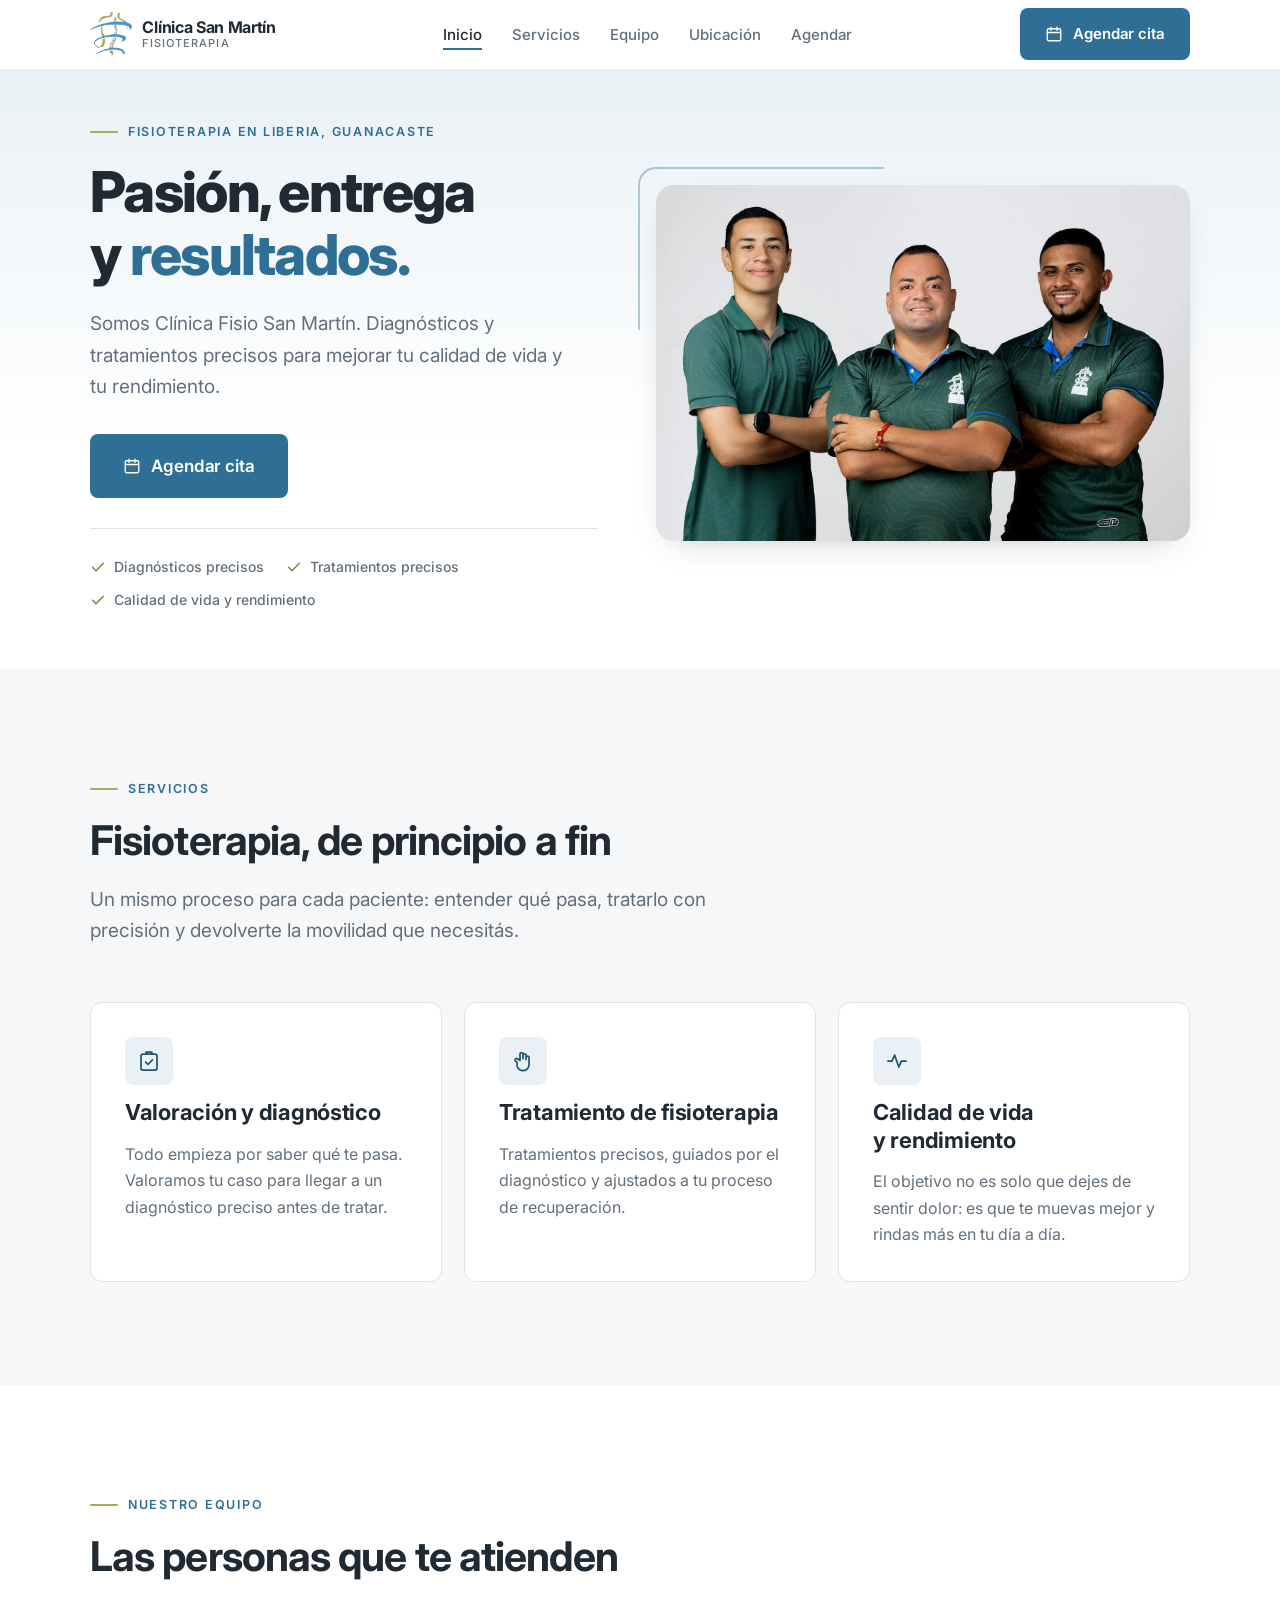
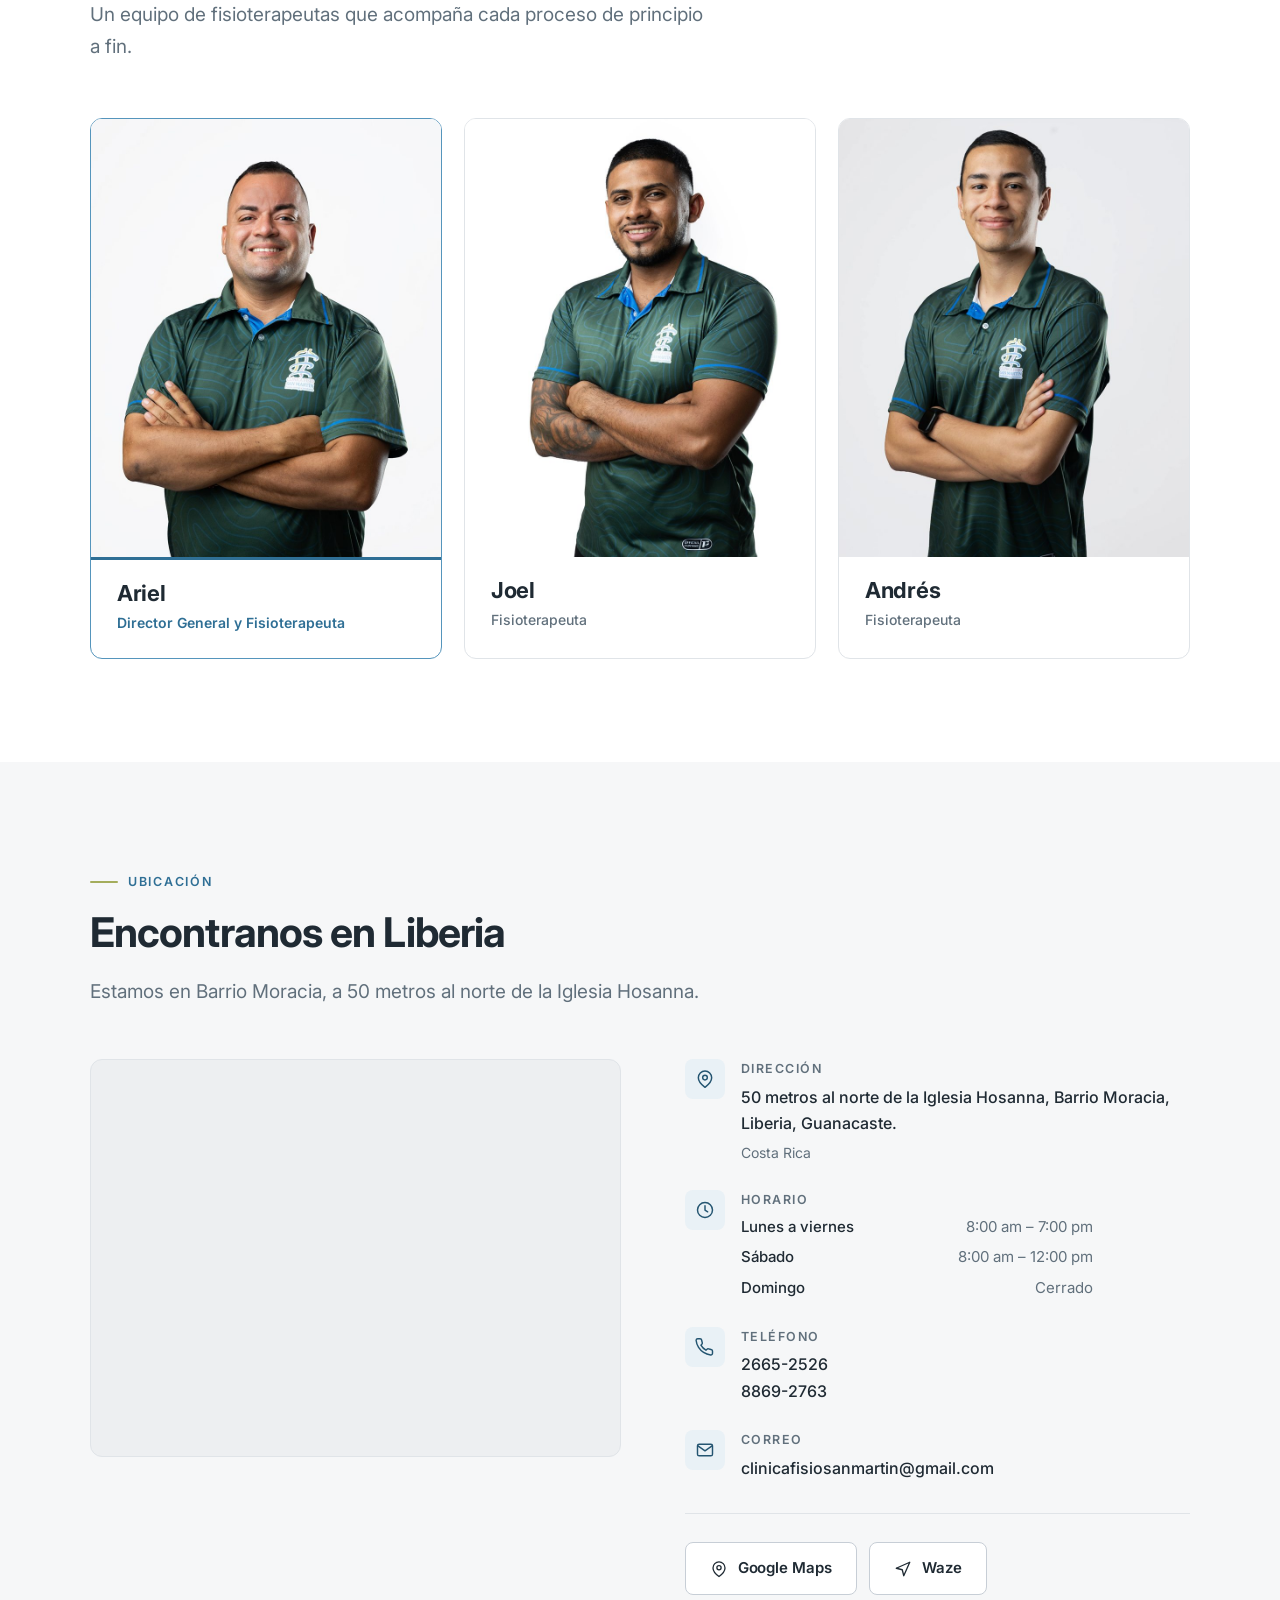
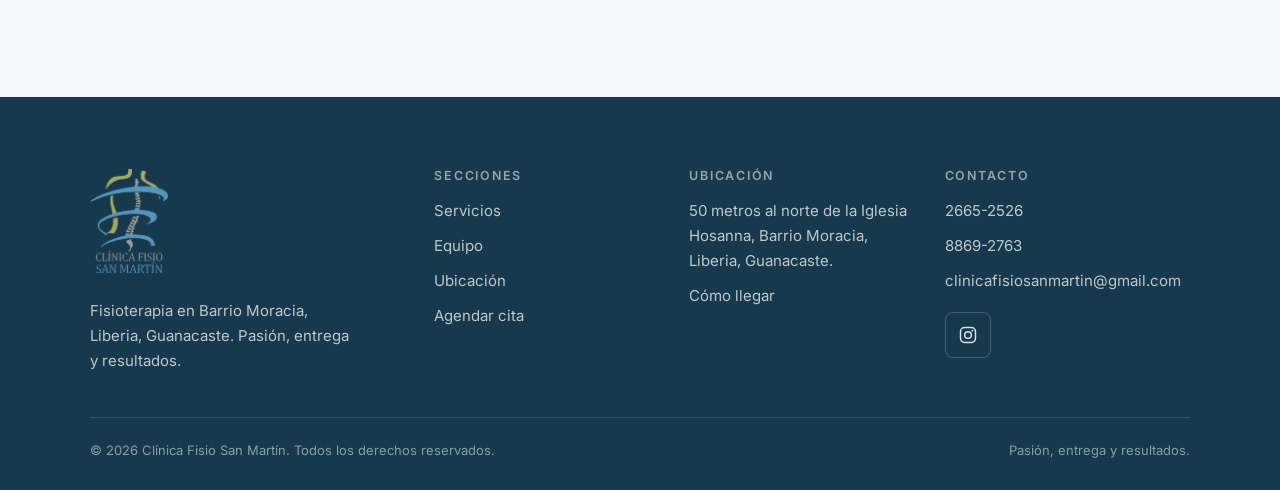
==== index.html @ 32ea6763 "Initial commit" ====
<!DOCTYPE html>
<html lang="es-CR">
  <head>
    <meta charset="UTF-8" />
    <!-- viewport-fit=cover: necesario para respetar el área segura en iPhone -->
    <meta name="viewport" content="width=device-width, initial-scale=1, viewport-fit=cover" />
    <meta name="theme-color" content="#2f6f95" />
    <meta name="format-detection" content="telephone=no" />

    <!-- SEO ---------------------------------------------------------------->
    <title>Clínica Fisio San Martín | Fisioterapia en Liberia, Guanacaste</title>
    <meta
      name="description"
      content="Clínica Fisio San Martín: fisioterapia en Barrio Moracia, Liberia, Guanacaste. Diagnósticos y tratamientos precisos para mejorar tu calidad de vida y tu rendimiento. Agendá tu cita en línea."
    />
    <meta name="robots" content="index, follow" />
    <!-- Cuando el sitio tenga dominio propio, añadir aquí:
         <link rel="canonical" href="https://DOMINIO/" />
         <meta property="og:url" content="https://DOMINIO/" /> -->

    <!-- Open Graph / redes sociales ---------------------------------------->
    <meta property="og:type" content="website" />
    <meta property="og:locale" content="es_CR" />
    <meta property="og:site_name" content="Clínica Fisio San Martín" />
    <meta property="og:title" content="Clínica Fisio San Martín | Fisioterapia en Liberia" />
    <meta
      property="og:description"
      content="Diagnósticos y tratamientos precisos. Mejoramos tu calidad de vida y tu rendimiento. Fisioterapia en Barrio Moracia, Liberia, Guanacaste."
    />
    <meta property="og:image" content="assets/og-image.jpg" />
    <meta property="og:image:width" content="1200" />
    <meta property="og:image:height" content="630" />
    <meta property="og:image:alt" content="Equipo de fisioterapeutas de Clínica Fisio San Martín" />
    <meta name="twitter:card" content="summary_large_image" />

    <!-- Favicon ------------------------------------------------------------>
    <link rel="icon" href="assets/favicon.png" type="image/png" />
    <link rel="apple-touch-icon" href="assets/apple-touch-icon.png" />

    <!-- Tipografía --------------------------------------------------------->
    <link rel="preconnect" href="https://fonts.googleapis.com" />
    <link rel="preconnect" href="https://fonts.gstatic.com" crossorigin />
    <link
      rel="stylesheet"
      href="https://fonts.googleapis.com/css2?family=Inter:wght@400..800&display=swap"
    />

    <!-- Marca que hay JS: sin esto el contenido se muestra sin animaciones -->
    <script>
      document.documentElement.className += ' js';
    </script>

    <!-- Estilos ------------------------------------------------------------>
    <link rel="stylesheet" href="styles/base.css" />
    <link rel="stylesheet" href="styles/components.css" />
    <link rel="stylesheet" href="styles/styles.css" />
  </head>

  <body>
    <a class="skip-link" href="#main">Saltar al contenido</a>

    <!-- =====================================================================
         SPRITE DE ICONOS
         ===================================================================== -->
    <svg class="icon-sprite" aria-hidden="true" focusable="false">
      <symbol id="i-calendar" viewBox="0 0 24 24">
        <rect x="3" y="5" width="18" height="16" rx="2" />
        <path d="M8 3v4M16 3v4M3 10h18" />
      </symbol>
      <symbol id="i-menu" viewBox="0 0 24 24">
        <path d="M4 7h16M4 12h16M4 17h16" />
      </symbol>
      <symbol id="i-close" viewBox="0 0 24 24">
        <path d="M6 6l12 12M18 6L6 18" />
      </symbol>
      <symbol id="i-check" viewBox="0 0 24 24">
        <path d="M4 12.5l5 5L20 6.5" />
      </symbol>
      <symbol id="i-clipboard" viewBox="0 0 24 24">
        <rect x="4" y="5" width="16" height="16" rx="2" />
        <path d="M9 5V3.6c0-.3.3-.6.6-.6h4.8c.3 0 .6.3.6.6V5" />
        <path d="M8.6 13.2l2.3 2.3 4.5-4.7" />
      </symbol>
      <symbol id="i-hands" viewBox="0 0 24 24">
        <path
          d="M9 11.5V5a1.5 1.5 0 0 1 3 0v4.6M12 9.6V6.4a1.5 1.5 0 0 1 3 0v3.6M15 10.4V8.6a1.5 1.5 0 0 1 3 0V16a5.5 5.5 0 0 1-5.5 5.5h-1A5.5 5.5 0 0 1 6 16v-2.6l-1.6-1.6a1.5 1.5 0 0 1 2.1-2.1L9 11.5"
        />
      </symbol>
      <symbol id="i-activity" viewBox="0 0 24 24">
        <path d="M3 12.2h4L9.6 6l4.2 12 2.6-5.8H21" />
      </symbol>
      <symbol id="i-phone" viewBox="0 0 24 24">
        <path
          d="M21 16.9v2.6a2 2 0 0 1-2.2 2 19.6 19.6 0 0 1-8.5-3 19.3 19.3 0 0 1-6-6 19.6 19.6 0 0 1-3-8.6A2 2 0 0 1 3.3 2H6a2 2 0 0 1 2 1.7c.1 1 .4 1.9.7 2.8a2 2 0 0 1-.5 2.1L7.1 9.8a16 16 0 0 0 6 6l1.2-1.1a2 2 0 0 1 2.1-.5c.9.3 1.8.6 2.8.7A2 2 0 0 1 21 16.9Z"
        />
      </symbol>
      <symbol id="i-mail" viewBox="0 0 24 24">
        <rect x="3" y="5" width="18" height="14" rx="2" />
        <path d="m3.5 7 8.5 6 8.5-6" />
      </symbol>
      <symbol id="i-pin" viewBox="0 0 24 24">
        <path d="M20 10.5c0 5.5-8 11.5-8 11.5s-8-6-8-11.5a8 8 0 1 1 16 0Z" />
        <circle cx="12" cy="10.3" r="2.8" />
      </symbol>
      <symbol id="i-clock" viewBox="0 0 24 24">
        <circle cx="12" cy="12" r="9" />
        <path d="M12 7v5.2l3.2 2" />
      </symbol>
      <symbol id="i-route" viewBox="0 0 24 24">
        <path d="M3 11 21 3l-8 18-2-8-8-2Z" />
      </symbol>
      <symbol id="i-instagram" viewBox="0 0 24 24">
        <rect x="3" y="3" width="18" height="18" rx="5" />
        <circle cx="12" cy="12" r="4" />
        <circle cx="17.2" cy="6.8" r="1.1" fill="currentColor" stroke="none" />
      </symbol>
      <symbol id="i-facebook" viewBox="0 0 24 24">
        <path
          d="M9.1 23.7v-8H6.6v-3.7h2.5v-1.6c0-4 1.8-6 5.9-6 .4 0 .9 0 1.4.1l1.2.2v3.3l-.7-.1h-.7c-.7 0-1.3.1-1.7.3a1.7 1.7 0 0 0-.7.7c-.2.4-.3 1-.3 1.7V12h3.9l-.4 2.1-.3 1.6h-3.2v8.2C19.4 23.2 24 18.2 24 12c0-6.6-5.4-12-12-12S0 5.4 0 12c0 5.6 3.9 10.4 9.1 11.7Z"
        />
      </symbol>
      <symbol id="i-whatsapp" viewBox="0 0 24 24">
        <path
          d="M17.5 14.4c-.3-.2-1.8-.9-2-1-.3-.1-.5-.1-.7.1-.2.3-.8 1-.9 1.2-.2.2-.4.2-.6.1-.3-.2-1.3-.5-2.4-1.5-.9-.8-1.5-1.8-1.7-2.1-.2-.3 0-.5.1-.6l.5-.5c.1-.2.2-.3.3-.5.1-.2 0-.4 0-.5l-.9-2.2c-.2-.6-.5-.5-.7-.5h-.6c-.2 0-.5.1-.8.4-.3.3-1 1-1 2.5s1 2.9 1.2 3.1c.1.2 2.1 3.2 5 4.5.7.3 1.3.5 1.7.6.7.2 1.4.2 1.9.1.6-.1 1.8-.7 2-1.4.2-.7.2-1.3.2-1.4-.1-.1-.3-.2-.6-.4M12 21.8a9.9 9.9 0 0 1-5-1.4l-.4-.2-3.7 1 1-3.6-.3-.4A9.9 9.9 0 0 1 2.1 12C2.1 6.5 6.6 2.1 12 2.1c2.7 0 5.2 1 7 2.9a9.8 9.8 0 0 1 2.9 7c0 5.4-4.4 9.8-9.9 9.8m8.4-18.3A11.8 11.8 0 0 0 12 0C5.5 0 .2 5.3.2 11.9c0 2.1.5 4.1 1.6 5.9L0 24l6.3-1.7c1.7 1 3.7 1.5 5.7 1.5 6.6 0 11.9-5.3 11.9-11.9 0-3.2-1.2-6.2-3.5-8.4Z"
        />
      </symbol>
    </svg>

    <!-- =====================================================================
         NAVBAR
         ===================================================================== -->
    <header class="site-header" id="site-header">
      <div class="container">
        <nav class="nav" aria-label="Navegación principal">
          <a class="brand" href="#inicio" aria-label="Inicio — Clínica Fisio San Martín">
            <img
              class="brand__icon"
              src="assets/isotipo-san-martin.png"
              alt=""
              width="560"
              height="580"
            />
            <span class="brand__text">
              <span class="brand__name" data-cfg-text="clinicShortName">Clínica San Martín</span>
              <span class="brand__tag">Fisioterapia</span>
            </span>
          </a>

          <ul class="nav__links">
            <li><a class="nav__link" href="#inicio">Inicio</a></li>
            <li><a class="nav__link" href="#servicios">Servicios</a></li>
            <li><a class="nav__link" href="#equipo">Equipo</a></li>
            <li><a class="nav__link" href="#ubicacion">Ubicación</a></li>
            <li><a class="nav__link" href="agendar.html">Agendar</a></li>
          </ul>

          <div class="nav__actions">
            <a class="btn btn--primary nav__cta" href="agendar.html">
              <svg class="icon" aria-hidden="true"><use href="#i-calendar"></use></svg>
              Agendar cita
            </a>
            <!-- Mismo CTA, compacto, visible en la barra móvil sin hacer scroll -->
            <a class="btn btn--primary nav__cta-sm" href="agendar.html">
              <svg class="icon" aria-hidden="true"><use href="#i-calendar"></use></svg>
              Agendar
            </a>
            <button
              class="nav__toggle"
              id="nav-toggle"
              type="button"
              aria-expanded="false"
              aria-controls="nav-panel"
              aria-label="Abrir menú"
            >
              <svg class="icon icon--menu" aria-hidden="true"><use href="#i-menu"></use></svg>
              <svg class="icon icon--close" aria-hidden="true"><use href="#i-close"></use></svg>
            </button>
          </div>
        </nav>
      </div>

      <!-- Menú móvil -->
      <div class="nav__panel" id="nav-panel">
        <a class="nav__panel-link" href="#inicio">Inicio</a>
        <a class="nav__panel-link" href="#servicios">Servicios</a>
        <a class="nav__panel-link" href="#equipo">Equipo</a>
        <a class="nav__panel-link" href="#ubicacion">Ubicación</a>
        <a class="nav__panel-link" href="agendar.html">Agendar</a>
      </div>
    </header>

    <main id="main">
      <!-- ===================================================================
           HERO
           =================================================================== -->
      <section class="hero" id="inicio">
        <div class="container">
          <div class="hero__grid">
            <div class="hero__content">
              <p class="eyebrow">Fisioterapia en Liberia, Guanacaste</p>

              <h1 class="hero__title">
                Pasión, entrega y
                <span class="is-brand">resultados.</span>
              </h1>

              <p class="hero__text">
                Somos Clínica Fisio San Martín. Diagnósticos y tratamientos precisos para
                mejorar tu calidad de vida y tu rendimiento.
              </p>
            </div>

            <!-- En móvil la foto se coloca entre el texto y el CTA (orden del DOM);
                 en escritorio vuelve a la columna derecha con grid-template-areas. -->
            <div class="hero__media">
              <figure class="media hero__media-main ratio-landscape">
                <img
                  src="assets/equipo-san-martin.jpg"
                  alt="Equipo de fisioterapeutas de Clínica Fisio San Martín"
                  width="1500"
                  height="1000"
                  fetchpriority="high"
                  decoding="async"
                />
              </figure>
            </div>

            <div class="hero__cta">
              <div class="hero__actions">
                <a class="btn btn--primary btn--lg" href="agendar.html">
                  <svg class="icon" aria-hidden="true"><use href="#i-calendar"></use></svg>
                  Agendar cita
                </a>
              </div>

              <ul class="chips hero__chips">
                <li class="chip">
                  <svg class="icon" aria-hidden="true"><use href="#i-check"></use></svg>
                  Diagnósticos precisos
                </li>
                <li class="chip">
                  <svg class="icon" aria-hidden="true"><use href="#i-check"></use></svg>
                  Tratamientos precisos
                </li>
                <li class="chip">
                  <svg class="icon" aria-hidden="true"><use href="#i-check"></use></svg>
                  Calidad de vida y rendimiento
                </li>
              </ul>
            </div>
          </div>
        </div>
      </section>

      <!-- ===================================================================
           SERVICIOS
           =================================================================== -->
      <section class="section section--alt services" id="servicios">
        <div class="container">
          <div class="section-head" data-reveal>
            <p class="eyebrow">Servicios</p>
            <h2>Fisioterapia, de principio a fin</h2>
            <p class="lead">
              Un mismo proceso para cada paciente: entender qué pasa, tratarlo con
              precisión y devolverte la movilidad que necesitás.
            </p>
          </div>

          <!-- Los textos salen de la información oficial de la clínica: no se
               listan técnicas ni tratamientos concretos mientras no estén
               confirmados. -->
          <div class="services__grid">
            <article class="card service-card" data-reveal>
              <span class="service-card__icon" aria-hidden="true">
                <svg class="icon"><use href="#i-clipboard"></use></svg>
              </span>
              <h3>Valoración y diagnóstico</h3>
              <p class="service-card__text">
                Todo empieza por saber qué te pasa. Valoramos tu caso para llegar a un
                diagnóstico preciso antes de tratar.
              </p>
            </article>

            <article class="card service-card" data-reveal style="--reveal-delay: 0.08s">
              <span class="service-card__icon" aria-hidden="true">
                <svg class="icon"><use href="#i-hands"></use></svg>
              </span>
              <h3>Tratamiento de fisioterapia</h3>
              <p class="service-card__text">
                Tratamientos precisos, guiados por el diagnóstico y ajustados a tu
                proceso de recuperación.
              </p>
            </article>

            <article class="card service-card" data-reveal style="--reveal-delay: 0.16s">
              <span class="service-card__icon" aria-hidden="true">
                <svg class="icon"><use href="#i-activity"></use></svg>
              </span>
              <h3>Calidad de vida y rendimiento</h3>
              <p class="service-card__text">
                El objetivo no es solo que dejes de sentir dolor: es que te muevas mejor y
                rindas más en tu día a día.
              </p>
            </article>
          </div>
        </div>
      </section>

      <!-- ===================================================================
           NUESTRO EQUIPO
           =================================================================== -->
      <section class="section team" id="equipo">
        <div class="container">
          <div class="section-head" data-reveal>
            <p class="eyebrow">Nuestro equipo</p>
            <h2>Las personas que te atienden</h2>
            <p class="lead">
              Un equipo de fisioterapeutas que acompaña cada proceso de principio a fin.
            </p>
          </div>

          <div class="team__grid">
            <article class="card team-card team-card--lead" data-reveal>
              <figure class="media media--zoom ratio-portrait">
                <img
                  src="assets/ariel.jpg"
                  alt="Ariel, Director General y Fisioterapeuta de Clínica Fisio San Martín"
                  width="800"
                  height="1000"
                  loading="lazy"
                  decoding="async"
                />
              </figure>
              <div class="team-card__body">
                <h3 class="team-card__name">Ariel</h3>
                <p class="team-card__role">Director General y Fisioterapeuta</p>
              </div>
            </article>

            <article class="card team-card" data-reveal style="--reveal-delay: 0.08s">
              <figure class="media media--zoom ratio-portrait">
                <img
                  src="assets/joel.jpg"
                  alt="Joel, Fisioterapeuta de Clínica Fisio San Martín"
                  width="800"
                  height="1000"
                  loading="lazy"
                  decoding="async"
                />
              </figure>
              <div class="team-card__body">
                <h3 class="team-card__name">Joel</h3>
                <p class="team-card__role">Fisioterapeuta</p>
              </div>
            </article>

            <article class="card team-card" data-reveal style="--reveal-delay: 0.16s">
              <figure class="media media--zoom ratio-portrait">
                <img
                  src="assets/andres.jpg"
                  alt="Andrés, Fisioterapeuta de Clínica Fisio San Martín"
                  width="800"
                  height="1000"
                  loading="lazy"
                  decoding="async"
                />
              </figure>
              <div class="team-card__body">
                <h3 class="team-card__name">Andrés</h3>
                <p class="team-card__role">Fisioterapeuta</p>
              </div>
            </article>
          </div>
        </div>
      </section>

      <!-- ===================================================================
           UBICACIÓN
           =================================================================== -->
      <section class="section section--alt location" id="ubicacion">
        <div class="container">
          <div class="section-head" data-reveal>
            <p class="eyebrow">Ubicación</p>
            <h2>Encontranos en Liberia</h2>
            <p class="lead">
              Estamos en Barrio Moracia, a 50 metros al norte de la Iglesia Hosanna.
            </p>
          </div>

          <div class="location__grid">
            <!-- Mapa: la URL vive en js/config.js (googleMapsEmbedUrl) -->
            <div class="map" data-reveal>
              <iframe
                id="map-frame"
                title="Mapa de ubicación de Clínica Fisio San Martín"
                data-cfg-src="googleMapsEmbedUrl"
                loading="lazy"
                referrerpolicy="no-referrer-when-downgrade"
                allowfullscreen
              ></iframe>
            </div>

            <div data-reveal>
              <ul class="info-list">
                <li class="info-item">
                  <span class="info-item__icon" aria-hidden="true">
                    <svg class="icon"><use href="#i-pin"></use></svg>
                  </span>
                  <div>
                    <p class="info-item__label">Dirección</p>
                    <p class="info-item__value" data-cfg-text="address">
                      50 metros al norte de la Iglesia Hosanna, Barrio Moracia, Liberia,
                      Guanacaste.
                    </p>
                    <p class="info-item__note" data-cfg-text="addressDetail"></p>
                  </div>
                </li>

                <li class="info-item">
                  <span class="info-item__icon" aria-hidden="true">
                    <svg class="icon"><use href="#i-clock"></use></svg>
                  </span>
                  <div>
                    <p class="info-item__label">Horario</p>
                    <ul class="schedule-list" id="schedule"></ul>
                  </div>
                </li>

                <li class="info-item">
                  <span class="info-item__icon" aria-hidden="true">
                    <svg class="icon"><use href="#i-phone"></use></svg>
                  </span>
                  <div>
                    <p class="info-item__label">Teléfono</p>
                    <a class="info-item__value" data-cfg-href="telUrl" data-cfg-text="phone" href="#"
                      >2665-2526</a
                    >
                    <a
                      class="info-item__value"
                      data-cfg-href="telUrlAlt"
                      data-cfg-text="phoneAlt"
                      href="#"
                      >8869-2763</a
                    >
                  </div>
                </li>

                <li class="info-item">
                  <span class="info-item__icon" aria-hidden="true">
                    <svg class="icon"><use href="#i-mail"></use></svg>
                  </span>
                  <div>
                    <p class="info-item__label">Correo</p>
                    <a class="info-item__value" data-cfg-href="mailUrl" data-cfg-text="email" href="#"
                      >clinicafisiosanmartin@gmail.com</a
                    >
                  </div>
                </li>

                <!-- WhatsApp: se muestra solo cuando se complete el número en
                     js/config.js (campo whatsapp). -->
                <li class="info-item" data-cfg-optional="whatsapp">
                  <span class="info-item__icon" aria-hidden="true">
                    <svg class="icon icon--solid"><use href="#i-whatsapp"></use></svg>
                  </span>
                  <div>
                    <p class="info-item__label">WhatsApp</p>
                    <a
                      class="info-item__value"
                      data-cfg-href="whatsappUrl"
                      data-cfg-text="whatsappLabel"
                      href="#"
                      target="_blank"
                      rel="noopener"
                      >Escribinos</a
                    >
                  </div>
                </li>
              </ul>

              <div class="location__actions">
                <a
                  class="btn btn--outline"
                  data-cfg-href="googleMapsUrl"
                  href="#"
                  target="_blank"
                  rel="noopener"
                >
                  <svg class="icon" aria-hidden="true"><use href="#i-pin"></use></svg>
                  Google Maps
                </a>
                <a
                  class="btn btn--outline"
                  data-cfg-href="wazeUrl"
                  href="#"
                  target="_blank"
                  rel="noopener"
                >
                  <svg class="icon" aria-hidden="true"><use href="#i-route"></use></svg>
                  Waze
                </a>
              </div>
            </div>
          </div>
        </div>
      </section>

    </main>

    <!-- =====================================================================
         FOOTER
         ===================================================================== -->
    <footer class="site-footer">
      <div class="container">
        <div class="footer__grid">
          <div class="footer__intro">
            <a class="footer__brand" href="#inicio" aria-label="Inicio — Clínica Fisio San Martín">
              <img
                src="assets/logo-san-martin.png"
                alt="Clínica Fisio San Martín"
                width="640"
                height="855"
              />
            </a>
            <p>
              Fisioterapia en Barrio Moracia, Liberia, Guanacaste. Pasión, entrega y
              resultados.
            </p>
          </div>

          <div>
            <h2 class="footer__title">Secciones</h2>
            <ul class="footer__list">
              <li><a href="#servicios">Servicios</a></li>
              <li><a href="#equipo">Equipo</a></li>
              <li><a href="#ubicacion">Ubicación</a></li>
              <li><a href="agendar.html">Agendar cita</a></li>
            </ul>
          </div>

          <div>
            <h2 class="footer__title">Ubicación</h2>
            <ul class="footer__list">
              <li data-cfg-text="address">
                50 metros al norte de la Iglesia Hosanna, Barrio Moracia, Liberia,
                Guanacaste.
              </li>
              <li>
                <a data-cfg-href="googleMapsUrl" href="#" target="_blank" rel="noopener">
                  Cómo llegar
                </a>
              </li>
            </ul>
          </div>

          <div>
            <h2 class="footer__title">Contacto</h2>
            <ul class="footer__list">
              <li><a data-cfg-href="telUrl" data-cfg-text="phone" href="#">2665-2526</a></li>
              <li><a data-cfg-href="telUrlAlt" data-cfg-text="phoneAlt" href="#">8869-2763</a></li>
              <li>
                <a data-cfg-href="mailUrl" data-cfg-text="email" href="#"
                  >clinicafisiosanmartin@gmail.com</a
                >
              </li>
            </ul>
            <!-- Cada red aparece sola en cuanto se complete su dato en
                 js/config.js; si está vacío, el enlace se elimina. -->
            <ul class="social footer__social">
              <li>
                <a
                  class="social__link"
                  data-cfg-href="instagram"
                  data-cfg-optional="instagram"
                  href="#"
                  target="_blank"
                  rel="noopener"
                  aria-label="Instagram"
                >
                  <svg class="icon" aria-hidden="true"><use href="#i-instagram"></use></svg>
                </a>
              </li>
              <li>
                <a
                  class="social__link"
                  data-cfg-href="facebook"
                  data-cfg-optional="facebook"
                  href="#"
                  target="_blank"
                  rel="noopener"
                  aria-label="Facebook"
                >
                  <svg class="icon icon--solid" aria-hidden="true"><use href="#i-facebook"></use></svg>
                </a>
              </li>
              <li>
                <a
                  class="social__link"
                  data-cfg-href="whatsappUrl"
                  data-cfg-optional="whatsapp"
                  href="#"
                  target="_blank"
                  rel="noopener"
                  aria-label="WhatsApp"
                >
                  <svg class="icon icon--solid" aria-hidden="true"><use href="#i-whatsapp"></use></svg>
                </a>
              </li>
            </ul>
          </div>
        </div>

        <div class="footer__bottom">
          <p>
            © <span data-cfg-year>2026</span>
            <span data-cfg-text="clinicName">Clínica Fisio San Martín</span>. Todos los
            derechos reservados.
          </p>
          <p>Pasión, entrega y resultados.</p>
        </div>
      </div>
    </footer>

    <script src="js/config.js" defer></script>
    <script src="js/script.js" defer></script>
  </body>
</html>
---- styles/base.css ----
/* =========================================================================
   BASE — variables de diseño, reset y tipografía
   Cambiar los colores aquí afecta a todo el sitio.
   ========================================================================= */

:root {
  /* ---- Color ----
     Paleta tomada del logotipo: azul acero #5595bc, verde oliva #a4ad5c y
     gris #9a9a9a. El azul del logo es demasiado claro para texto sobre
     blanco, así que --blue es una versión más oscura del mismo tono. */
  --blue: #2f6f95;
  --blue-dark: #245571;
  --blue-darker: #17394d;
  --blue-light: #5595bc;
  --blue-soft: #e9f1f6;
  --green: #a4ad5c;
  --green-dark: #7c8540;
  --white: #ffffff;
  --gray-050: #f6f7f8;
  --gray-100: #edeff1;
  --gray-200: #e0e4e8;
  --gray-300: #c7ced6;
  --text: #1f2a33;
  --text-muted: #61707c;

  /* Roles semánticos (usar estos en los componentes) */
  --bg: var(--white);
  --bg-alt: var(--gray-050);
  --bg-accent: var(--blue-soft);
  --surface: var(--white);
  --border: var(--gray-200);
  --border-strong: var(--gray-300);
  --brand: var(--blue);
  --brand-strong: var(--blue-dark);
  --accent: var(--green);
  --accent-strong: var(--green-dark);
  --on-brand: var(--white);

  /* ---- Tipografía ---- */
  --font: 'Inter', -apple-system, BlinkMacSystemFont, 'Segoe UI', Roboto,
    'Helvetica Neue', Arial, sans-serif;

  --fs-eyebrow: 0.78rem;
  --fs-small: 0.875rem;
  --fs-body: 1rem;
  --fs-lead: clamp(1.0625rem, 0.98rem + 0.4vw, 1.1875rem);
  --fs-h3: clamp(1.1875rem, 1.1rem + 0.45vw, 1.375rem);
  --fs-h2: clamp(1.625rem, 1.36rem + 1.5vw, 2.625rem);
  --fs-h1: clamp(1.75rem, 1.2rem + 2.9vw, 3.875rem);

  /* ---- Espaciado y medidas ---- */
  --container: 1180px;
  --gutter: 18px;
  --section-y: clamp(52px, 8vw, 116px);
  /* Altura del navbar: el hero de móvil se calcula a partir de ella */
  --header-h: 54px;

  /* ---- Formas ---- */
  --radius-xs: 4px;
  --radius-sm: 8px;
  --radius-md: 12px;
  --radius-lg: 18px;

  /* ---- Sombra (uso moderado) ---- */
  --shadow-md: 0 12px 32px -18px rgba(31, 42, 51, 0.35);

  /* ---- Movimiento ---- */
  --ease: cubic-bezier(0.22, 0.61, 0.36, 1);
  --t-fast: 0.18s var(--ease);
  --t-base: 0.28s var(--ease);
}

/* Teléfonos de 320 px: un poco menos de margen para que el navbar respire */
@media (max-width: 359px) {
  :root {
    --gutter: 14px;
  }
}

@media (min-width: 600px) {
  :root {
    --gutter: 28px;
  }
}

@media (min-width: 900px) {
  :root {
    --gutter: 40px;
    --header-h: 68px;
  }
}

/* -------------------------------------------------------------------------
   Reset
   ------------------------------------------------------------------------- */
*,
*::before,
*::after {
  box-sizing: border-box;
}

* {
  margin: 0;
}

html {
  -webkit-text-size-adjust: 100%;
  scroll-behavior: smooth;
  scroll-padding-top: calc(var(--header-h) + 16px);
}

body {
  font-family: var(--font);
  font-size: var(--fs-body);
  line-height: 1.65;
  color: var(--text);
  background-color: var(--bg);
  -webkit-font-smoothing: antialiased;
  text-rendering: optimizeLegibility;
  overflow-wrap: break-word;
  /* clip (no hidden) para no romper position: sticky del navbar */
  overflow-x: clip;
}

/* Sin retardo de 300 ms ni destello gris al tocar en móvil */
a,
button,
[role='button'],
label,
summary {
  touch-action: manipulation;
  -webkit-tap-highlight-color: transparent;
}

img,
picture,
svg,
iframe {
  display: block;
  max-width: 100%;
}

img {
  height: auto;
}

input,
button,
textarea,
select {
  font: inherit;
  color: inherit;
}

button {
  background: none;
  border: 0;
  cursor: pointer;
}

a {
  color: inherit;
  text-decoration: none;
}

ul,
ol {
  list-style: none;
  padding: 0;
}

/* -------------------------------------------------------------------------
   Tipografía
   ------------------------------------------------------------------------- */
h1,
h2,
h3,
h4 {
  font-weight: 700;
  line-height: 1.12;
  letter-spacing: -0.022em;
  text-wrap: balance;
}

h1 {
  font-size: var(--fs-h1);
  font-weight: 800;
  letter-spacing: -0.03em;
}

h2 {
  font-size: var(--fs-h2);
}

h3 {
  font-size: var(--fs-h3);
  line-height: 1.25;
  letter-spacing: -0.012em;
}

p {
  text-wrap: pretty;
}

strong {
  font-weight: 600;
}

/* -------------------------------------------------------------------------
   Utilidades de layout
   ------------------------------------------------------------------------- */
.container {
  width: 100%;
  max-width: var(--container);
  margin-inline: auto;
  padding-inline: var(--gutter);
}

.section {
  padding-block: var(--section-y);
}

.section--alt {
  background-color: var(--bg-alt);
}

.section-head {
  max-width: 40rem;
}

.section-head--center {
  margin-inline: auto;
  text-align: center;
}

.eyebrow {
  display: inline-flex;
  align-items: center;
  gap: 10px;
  margin-bottom: 18px;
  font-size: var(--fs-eyebrow);
  font-weight: 600;
  letter-spacing: 0.14em;
  text-transform: uppercase;
  color: var(--brand);
}

/* El guion del eyebrow usa el verde del logo: la segunda marca de color */
.eyebrow::before {
  content: '';
  width: 28px;
  height: 2px;
  border-radius: 2px;
  background-color: var(--accent);
}

.eyebrow--center::before {
  display: none;
}

.lead {
  margin-top: 20px;
  font-size: var(--fs-lead);
  color: var(--text-muted);
  max-width: 56ch;
}

.section-head--center .lead {
  margin-inline: auto;
}

/* Accesibilidad ---------------------------------------------------------- */
.visually-hidden {
  position: absolute;
  width: 1px;
  height: 1px;
  padding: 0;
  margin: -1px;
  overflow: hidden;
  clip: rect(0 0 0 0);
  white-space: nowrap;
  border: 0;
}

.skip-link {
  position: absolute;
  top: 0;
  left: 50%;
  z-index: 200;
  transform: translate(-50%, -120%);
  padding: 12px 20px;
  background-color: var(--brand);
  color: var(--on-brand);
  font-weight: 600;
  border-radius: 0 0 var(--radius-sm) var(--radius-sm);
  transition: transform var(--t-fast);
}

.skip-link:focus-visible {
  transform: translate(-50%, 0);
}

:where(a, button, input, [tabindex]):focus-visible {
  outline: 2px solid var(--brand);
  outline-offset: 3px;
  border-radius: var(--radius-xs);
}

/* Sprite de iconos (oculto) */
.icon-sprite {
  display: none;
}

.icon {
  width: 20px;
  height: 20px;
  flex: none;
  fill: none;
  stroke: currentColor;
  stroke-width: 1.75;
  stroke-linecap: round;
  stroke-linejoin: round;
}

.icon--solid {
  fill: currentColor;
  stroke: none;
}

/* -------------------------------------------------------------------------
   Animación de entrada (muy sutil)
   ------------------------------------------------------------------------- */
/* Solo se ocultan si hay JS: sin JS el contenido se ve igual */
.js [data-reveal] {
  opacity: 0;
  transform: translateY(16px);
  transition: opacity 0.6s var(--ease), transform 0.6s var(--ease);
  transition-delay: var(--reveal-delay, 0s);
}

.js [data-reveal].is-visible {
  opacity: 1;
  transform: none;
}

@media (prefers-reduced-motion: reduce) {
  html {
    scroll-behavior: auto;
  }

  *,
  *::before,
  *::after {
    animation-duration: 0.01ms !important;
    animation-iteration-count: 1 !important;
    transition-duration: 0.01ms !important;
    scroll-behavior: auto !important;
  }

  .js [data-reveal] {
    opacity: 1;
    transform: none;
  }
}
---- styles/components.css ----
/* =========================================================================
   COMPONENTES — botones, navbar, imágenes, tarjetas, chips, redes y footer
   ========================================================================= */

/* -------------------------------------------------------------------------
   Botones
   ------------------------------------------------------------------------- */
.btn {
  display: inline-flex;
  align-items: center;
  justify-content: center;
  gap: 10px;
  min-height: 48px;
  padding: 13px 24px;
  border: 1px solid transparent;
  border-radius: var(--radius-sm);
  font-size: 0.9375rem;
  font-weight: 600;
  letter-spacing: -0.005em;
  text-align: center;
  cursor: pointer;
  transition: background-color var(--t-fast), border-color var(--t-fast),
    color var(--t-fast), transform var(--t-fast);
}

.btn .icon {
  width: 18px;
  height: 18px;
}

.btn:active {
  transform: translateY(1px);
}

.btn--primary {
  background-color: var(--brand);
  color: var(--on-brand);
}

.btn--primary:hover {
  background-color: var(--brand-strong);
}

.btn--outline {
  border-color: var(--border-strong);
  color: var(--text);
  background-color: var(--surface);
}

.btn--outline:hover {
  border-color: var(--brand);
  color: var(--brand);
}

.btn--lg {
  min-height: 58px;
  padding: 17px 32px;
  font-size: 1.0625rem;
}

/* En móvil los botones principales ocupan el ancho y son cómodos de tocar */
@media (max-width: 599px) {
  .btn {
    min-height: 50px;
  }

  .btn--lg {
    min-height: 54px;
    padding: 15px 24px;
    font-size: 1rem;
  }
}

/* -------------------------------------------------------------------------
   Navbar
   ------------------------------------------------------------------------- */
.site-header {
  position: sticky;
  top: 0;
  z-index: 100;
  background-color: rgba(255, 255, 255, 0.92);
  backdrop-filter: saturate(180%) blur(12px);
  border-bottom: 1px solid transparent;
  transition: border-color var(--t-base), box-shadow var(--t-base);
}

.site-header.is-scrolled {
  border-bottom-color: var(--border);
  box-shadow: 0 1px 20px -12px rgba(31, 42, 51, 0.4);
}

.nav {
  display: flex;
  align-items: center;
  justify-content: space-between;
  gap: 12px;
  min-height: var(--header-h);
}

.brand {
  display: inline-flex;
  align-items: center;
  gap: 10px;
  font-weight: 700;
  letter-spacing: -0.02em;
  line-height: 1.1;
}

/* Isotipo del logo (columna vertebral). El nombre va como texto al lado:
   el logotipo completo no se leería a la altura de una barra de navegación. */
.brand__icon {
  width: auto;
  height: 34px;
  object-fit: contain;
}

.brand__text {
  display: flex;
  flex-direction: column;
  line-height: 1.2;
}

.brand__name {
  font-size: var(--fs-small);
}

.brand__tag {
  font-size: 0.625rem;
  font-weight: 500;
  letter-spacing: 0.1em;
  text-transform: uppercase;
  color: var(--text-muted);
}

.nav__links {
  display: none;
  align-items: center;
  gap: 30px;
}

.nav__link {
  position: relative;
  font-size: 0.9375rem;
  font-weight: 500;
  color: var(--text-muted);
  padding-block: 6px;
  transition: color var(--t-fast);
}

.nav__link::after {
  content: '';
  position: absolute;
  left: 0;
  bottom: 0;
  width: 100%;
  height: 2px;
  background-color: var(--brand);
  transform: scaleX(0);
  transform-origin: left;
  transition: transform var(--t-fast);
}

.nav__link:hover,
.nav__link.is-active {
  color: var(--text);
}

.nav__link.is-active::after {
  transform: scaleX(1);
}

.nav__actions {
  display: flex;
  align-items: center;
  gap: 6px;
}

.nav__cta {
  display: none;
}

/* CTA compacto SIEMPRE visible en la barra móvil */
.nav__cta-sm {
  min-height: 38px;
  padding: 8px 14px;
  gap: 6px;
  font-size: 0.8125rem;
  white-space: nowrap;
}

.nav__cta-sm .icon {
  width: 15px;
  height: 15px;
}

.nav__toggle {
  display: inline-grid;
  place-items: center;
  width: 40px;
  height: 40px;
  margin-right: -8px;
  border-radius: var(--radius-xs);
  color: var(--text);
}

.nav__toggle .icon {
  width: 22px;
  height: 22px;
}

.nav__toggle .icon--close,
.nav__toggle[aria-expanded='true'] .icon--menu {
  display: none;
}

.nav__toggle[aria-expanded='true'] .icon--close {
  display: block;
}

/* Panel móvil */
.nav__panel {
  position: fixed;
  inset: var(--header-h) 0 auto 0;
  z-index: 99;
  max-height: calc(100dvh - var(--header-h));
  overflow-y: auto;
  overscroll-behavior: contain;
  background-color: var(--white);
  border-bottom: 1px solid var(--border);
  padding: 8px var(--gutter) 28px;
  transform: translateY(-8px);
  opacity: 0;
  visibility: hidden;
  transition: opacity var(--t-base), transform var(--t-base),
    visibility var(--t-base);
}

.nav__panel.is-open {
  opacity: 1;
  visibility: visible;
  transform: none;
}

.nav__panel-link {
  display: block;
  padding: 15px 0;
  font-size: 1.0625rem;
  font-weight: 600;
  border-bottom: 1px solid var(--gray-100);
}

body.nav-open {
  overflow: hidden;
}

/* Pantallas muy angostas: queda el isotipo, nunca se sacrifica el CTA */
@media (max-width: 379px) {
  .brand__text {
    display: none;
  }

  .nav__cta-sm {
    padding-inline: 12px;
  }
}

@media (min-width: 900px) {
  .brand__icon {
    height: 44px;
  }

  .brand__name {
    font-size: 1rem;
  }

  .brand__tag {
    font-size: 0.6875rem;
  }

  .nav__links {
    display: flex;
  }

  .nav__cta {
    display: inline-flex;
  }

  .nav__cta-sm,
  .nav__toggle,
  .nav__panel {
    display: none;
  }
}

/* -------------------------------------------------------------------------
   Imágenes
   El contenedor fija la proporción y la imagen la rellena con object-fit,
   así ninguna fotografía se deforma al cambiar de tamaño la pantalla.
   ------------------------------------------------------------------------- */
.media {
  position: relative;
  overflow: hidden;
  background-color: var(--gray-100);
  border-radius: var(--radius-md);
  isolation: isolate;
}

.media img {
  width: 100%;
  height: 100%;
  object-fit: cover;
  object-position: center;
  transition: transform 0.7s var(--ease);
}

.media--zoom:hover img {
  transform: scale(1.03);
}

/* Proporciones */
.ratio-portrait {
  aspect-ratio: 4 / 5;
}
.ratio-landscape {
  aspect-ratio: 3 / 2;
}

/* -------------------------------------------------------------------------
   Tarjetas
   Base compartida por las tarjetas de servicios y las del equipo.
   ------------------------------------------------------------------------- */
.card {
  display: flex;
  flex-direction: column;
  background-color: var(--surface);
  border: 1px solid var(--border);
  border-radius: var(--radius-md);
  overflow: hidden;
  transition: border-color var(--t-base), transform var(--t-base),
    box-shadow var(--t-base);
}

.card:hover {
  border-color: var(--blue-light);
  box-shadow: var(--shadow-md);
  transform: translateY(-3px);
}

/* -------------------------------------------------------------------------
   Chips de confianza
   ------------------------------------------------------------------------- */
.chips {
  display: flex;
  flex-wrap: wrap;
  gap: 10px 22px;
}

.chip {
  display: inline-flex;
  align-items: center;
  gap: 8px;
  font-size: var(--fs-small);
  font-weight: 500;
  color: var(--text-muted);
}

.chip .icon {
  width: 16px;
  height: 16px;
  color: var(--accent-strong);
  stroke-width: 2.25;
}

/* -------------------------------------------------------------------------
   Redes sociales
   ------------------------------------------------------------------------- */
.social {
  display: flex;
  flex-wrap: wrap;
  gap: 10px;
}

.social__link {
  display: inline-grid;
  place-items: center;
  width: 46px;
  height: 46px;
  border: 1px solid var(--border);
  border-radius: var(--radius-sm);
  color: var(--text);
  background-color: var(--surface);
  transition: color var(--t-fast), border-color var(--t-fast),
    background-color var(--t-fast);
}

.social__link:hover {
  color: var(--brand);
  border-color: var(--brand);
  background-color: var(--bg-accent);
}

/* -------------------------------------------------------------------------
   Footer
   ------------------------------------------------------------------------- */
.site-footer {
  background-color: var(--blue-darker);
  color: rgba(255, 255, 255, 0.72);
  padding-block: clamp(48px, 6vw, 72px) 28px;
  font-size: 0.9375rem;
}

/* En el footer sí cabe el logotipo completo, con el nombre incluido */
.footer__brand {
  display: inline-block;
}

.footer__brand img {
  width: auto;
  height: 104px;
  object-fit: contain;
}

.footer__grid {
  display: grid;
  gap: 32px;
}

.footer__title {
  margin-bottom: 16px;
  font-size: 0.78rem;
  font-weight: 600;
  letter-spacing: 0.14em;
  text-transform: uppercase;
  color: rgba(255, 255, 255, 0.55);
}

.footer__list {
  display: grid;
  gap: 10px;
  overflow-wrap: anywhere;
}

.footer__list a:hover {
  color: var(--white);
}

.site-footer .social__link {
  background-color: transparent;
  border-color: rgba(255, 255, 255, 0.2);
  color: rgba(255, 255, 255, 0.85);
}

.site-footer .social__link:hover {
  background-color: rgba(255, 255, 255, 0.1);
  border-color: rgba(255, 255, 255, 0.45);
  color: var(--white);
}

.footer__social {
  margin-top: 18px;
}

.footer__intro p {
  margin-top: 18px;
  max-width: 30ch;
  font-size: 0.9375rem;
}

.footer__bottom {
  margin-top: 44px;
  padding-top: 22px;
  border-top: 1px solid rgba(255, 255, 255, 0.12);
  display: flex;
  flex-wrap: wrap;
  gap: 8px 24px;
  justify-content: space-between;
  font-size: 0.8125rem;
  color: rgba(255, 255, 255, 0.5);
}

/* Móvil: dos columnas en vez de una pila de cuatro bloques — el footer pasa
   de ~980 px a la mitad. El logo (primer bloque) y el contacto (último, con
   el correo largo) ocupan la fila completa; secciones y ubicación se
   reparten la del medio. */
@media (max-width: 639px) {
  .site-footer {
    padding-block: 40px 24px;
  }

  .footer__grid {
    grid-template-columns: repeat(2, minmax(0, 1fr));
    gap: 26px 18px;
  }

  .footer__intro,
  .footer__grid > :last-child {
    grid-column: 1 / -1;
  }

  .footer__brand img {
    height: 84px;
  }

  .footer__intro p {
    margin-top: 14px;
  }

  .footer__title {
    margin-bottom: 12px;
  }

  .footer__bottom {
    margin-top: 30px;
    padding-top: 18px;
  }
}

@media (min-width: 640px) {
  .footer__grid {
    grid-template-columns: repeat(2, 1fr);
  }
}

@media (min-width: 960px) {
  .footer__grid {
    grid-template-columns: 1.4fr 1fr 1fr 1.1fr;
    gap: 32px;
  }
}
---- styles/styles.css ----
/* =========================================================================
   SECCIONES — hero, servicios, equipo, ubicación y agenda
   Cargar después de base.css y components.css.
   ========================================================================= */

/* -------------------------------------------------------------------------
   HERO
   ------------------------------------------------------------------------- */
.hero {
  position: relative;
  padding-block: clamp(40px, 6vw, 76px) clamp(56px, 7vw, 96px);
  background: linear-gradient(180deg, var(--blue-soft) 0%, var(--white) 62%);
  overflow: hidden;
}

.hero__grid {
  display: grid;
  gap: clamp(38px, 6vw, 60px);
  align-items: center;
}

.hero__title {
  margin-bottom: 22px;
}

.hero__title .is-brand {
  color: var(--brand);
}

.hero__text {
  max-width: 52ch;
  font-size: var(--fs-lead);
  color: var(--text-muted);
}

.hero__actions {
  display: flex;
  flex-wrap: wrap;
  gap: 12px;
  margin-top: 32px;
}

.hero__chips {
  margin-top: 30px;
  padding-top: 26px;
  border-top: 1px solid var(--border);
}

/* Composición fotográfica */
.hero__media {
  position: relative;
}

/* La proporción del marco (3/2) es la misma que la de la fotografía, así
   que el equipo se ve completo: object-fit no recorta nada. */
.hero__media-main {
  border-radius: var(--radius-lg);
  box-shadow: var(--shadow-md);
}

.hero__media::before {
  content: '';
  position: absolute;
  left: -18px;
  top: -18px;
  width: 46%;
  height: 46%;
  border-left: 2px solid var(--brand);
  border-top: 2px solid var(--brand);
  border-radius: var(--radius-lg) 0 0 0;
  opacity: 0.35;
}

/* -------------------------------------------------------------------------
   MÓVIL: texto, foto y CTA en columna, cada uno con su altura natural.
   El hero NO se estira hasta llenar la pantalla: si sobra alto, el hueco
   aparecería justo debajo del navbar. La foto conserva su proporción
   original para que no se recorte a nadie del equipo.
   ------------------------------------------------------------------------- */
@media (max-width: 899px) {
  .hero {
    display: flex;
    padding-block: 18px 30px;
  }

  .hero > .container {
    display: flex;
    flex-direction: column;
  }

  .hero__grid {
    display: flex;
    flex-direction: column;
    align-items: stretch;
    gap: 18px;
  }

  .hero__content,
  .hero__cta,
  .hero__media {
    flex: none;
  }

  .hero .eyebrow {
    margin-bottom: 10px;
    font-size: 0.75rem;
    letter-spacing: 0.09em;
  }

  .hero .eyebrow::before {
    width: 16px;
  }

  .hero__title {
    margin-bottom: 10px;
    line-height: 1.14;
  }

  .hero__text {
    font-size: 0.9375rem;
    line-height: 1.55;
  }

  /* La separación la da el gap del grid, no márgenes sueltos */
  .hero__actions {
    flex-direction: column;
    align-items: stretch;
    gap: 4px;
    margin-top: 0;
  }

  .hero__chips {
    margin-top: 14px;
    padding-top: 12px;
    gap: 4px 16px;
  }

  .hero__chips .chip {
    font-size: 0.8125rem;
  }

  .hero__chips .chip .icon {
    width: 14px;
    height: 14px;
  }

  /* Tablet / ventanas medianas: ni el texto, ni la foto, ni el botón cruzan
     toda la pantalla */
  .hero__content,
  .hero__text,
  .hero__cta,
  .hero__media {
    max-width: 34rem;
  }

  .hero__media-main {
    border-radius: var(--radius-md);
  }

  /* Fuera adornos: en una pantalla apretada solo estorban */
  .hero__media::before {
    display: none;
  }
}

/* Teléfonos de pantalla baja: se comprime lo secundario, nunca el título, la
   foto ni el botón de agendar. */
@media (max-width: 899px) and (max-height: 720px) {
  .hero {
    padding-block: 14px 22px;
  }

  .hero__grid {
    gap: 12px;
  }

  .hero__title {
    font-size: 1.625rem;
  }

  .hero__text {
    font-size: var(--fs-small);
    line-height: 1.5;
  }

  .hero__chips {
    margin-top: 10px;
    padding-top: 10px;
    gap: 2px 14px;
  }

  .hero__chips .chip {
    font-size: 0.75rem;
  }
}

@media (min-width: 900px) {
  .hero {
    padding-block: clamp(32px, 3.5vw, 60px) clamp(40px, 4.5vw, 72px);
  }

  /* La foto vuelve a la columna derecha y abarca texto + CTA */
  .hero__grid {
    grid-template-columns: 1fr 1.05fr;
    grid-template-areas:
      'content media'
      'cta     media';
    column-gap: clamp(44px, 4.5vw, 70px);
    row-gap: 0;
    align-content: center;
  }

  .hero__content {
    grid-area: content;
  }

  .hero__cta {
    grid-area: cta;
  }

  .hero__media {
    grid-area: media;
    align-self: center;
  }
}

/* -------------------------------------------------------------------------
   SERVICIOS
   ------------------------------------------------------------------------- */
.services__grid {
  display: grid;
  gap: 18px;
  margin-top: clamp(36px, 5vw, 56px);
}

/* .card aporta fondo, borde y hover; aquí solo el interior */
.service-card {
  gap: 14px;
  padding: clamp(24px, 3vw, 34px);
}

.service-card__icon {
  display: grid;
  place-items: center;
  width: 48px;
  height: 48px;
  border-radius: var(--radius-sm);
  background-color: var(--bg-accent);
  color: var(--brand-strong);
}

.service-card__icon .icon {
  width: 24px;
  height: 24px;
}

.service-card__text {
  color: var(--text-muted);
}

@media (min-width: 760px) {
  .services__grid {
    grid-template-columns: repeat(3, 1fr);
    gap: 22px;
  }
}

/* -------------------------------------------------------------------------
   EQUIPO
   ------------------------------------------------------------------------- */
.team__grid {
  display: grid;
  gap: 18px;
  margin-top: clamp(36px, 5vw, 56px);
}

.team-card .media {
  border-radius: 0;
  background-color: var(--gray-050);
}

/* Retratos de estudio: encuadre alto para que la cara nunca quede cortada */
.team-card .media img {
  object-position: center top;
}

.team-card__body {
  display: flex;
  flex: 1;
  flex-direction: column;
  gap: 4px;
  padding: 20px clamp(18px, 2.4vw, 26px) 24px;
}

.team-card__name {
  font-size: var(--fs-h3);
}

.team-card__role {
  font-size: var(--fs-small);
  font-weight: 500;
  color: var(--text-muted);
}

/* Dirección de la clínica: mismo formato, un punto más de jerarquía */
.team-card--lead {
  border-color: var(--blue-light);
}

.team-card--lead .team-card__body {
  border-top: 3px solid var(--brand);
}

.team-card--lead .team-card__role {
  color: var(--brand);
  font-weight: 600;
}

@media (min-width: 700px) {
  .team__grid {
    grid-template-columns: repeat(3, 1fr);
    gap: 22px;
  }
}

/* -------------------------------------------------------------------------
   UBICACIÓN
   ------------------------------------------------------------------------- */
.location__grid {
  display: grid;
  gap: clamp(28px, 4vw, 48px);
  margin-top: clamp(36px, 5vw, 52px);
  align-items: start;
}

.map {
  position: relative;
  min-height: 320px;
  aspect-ratio: 4 / 3;
  border: 1px solid var(--border);
  border-radius: var(--radius-md);
  overflow: hidden;
  background-color: var(--gray-100);
}

.map iframe {
  width: 100%;
  height: 100%;
  border: 0;
}

.info-list {
  display: grid;
  gap: 26px;
}

.info-item {
  display: grid;
  grid-template-columns: auto 1fr;
  gap: 16px;
  align-items: start;
}

.info-item__icon {
  display: grid;
  place-items: center;
  width: 40px;
  height: 40px;
  border-radius: var(--radius-sm);
  background-color: var(--bg-accent);
  color: var(--brand-strong);
}

.info-item__label {
  font-size: 0.78rem;
  font-weight: 600;
  letter-spacing: 0.12em;
  text-transform: uppercase;
  color: var(--text-muted);
  margin-bottom: 4px;
}

.info-item > * {
  min-width: 0;
}

.info-item__value {
  display: block;
  font-weight: 500;
  color: var(--text);
  /* El correo es una sola palabra larga: sin esto ensancha la columna y
     provoca scroll horizontal en pantallas de 320 px. */
  overflow-wrap: anywhere;
}

.info-item a.info-item__value:hover {
  color: var(--brand);
}

.info-item__note {
  margin-top: 4px;
  font-size: var(--fs-small);
  color: var(--text-muted);
}

.info-item__note:empty {
  display: none;
}

.schedule-list {
  display: grid;
  gap: 6px;
  font-size: 0.9375rem;
}

.schedule-list li {
  display: flex;
  justify-content: space-between;
  gap: 16px;
  max-width: 22rem;
  color: var(--text-muted);
}

.schedule-list span:first-child {
  color: var(--text);
  font-weight: 500;
}

.location__actions {
  display: flex;
  flex-wrap: wrap;
  gap: 12px;
  margin-top: 32px;
  padding-top: 28px;
  border-top: 1px solid var(--border);
}

@media (min-width: 900px) {
  .location__grid {
    grid-template-columns: 1.05fr 1fr;
    gap: 64px;
  }
}

/* -------------------------------------------------------------------------
   PÁGINA DE AGENDA (agendar.html)
   El calendario es un iframe externo que se mide solo (form_embed.js le
   escribe la altura). Por eso su contenedor no lleva overflow, ni
   transform, ni animación de entrada: cualquiera de las tres puede romper
   el ajuste automático o recortar los desplegables del calendario.
   ------------------------------------------------------------------------- */
.booking {
  padding-block: clamp(24px, 4vw, 48px) clamp(48px, 7vw, 90px);
  background: linear-gradient(180deg, var(--blue-soft) 0%, var(--white) 52%);
  min-height: calc(100vh - var(--header-h));
  min-height: calc(100dvh - var(--header-h));
}

.booking__back {
  display: inline-flex;
  align-items: center;
  gap: 8px;
  margin-bottom: clamp(18px, 3vw, 30px);
  font-size: 0.9375rem;
  font-weight: 500;
  color: var(--text-muted);
  transition: color var(--t-fast);
}

.booking__back:hover {
  color: var(--brand);
}

.booking__back .icon {
  width: 16px;
  height: 16px;
}

.booking__head {
  text-align: center;
  max-width: 44rem;
  margin-inline: auto;
}

.booking__head .lead {
  margin-inline: auto;
}

/* Datos de la clínica junto al calendario: la página se sostiene sola */
.booking__meta {
  display: flex;
  flex-wrap: wrap;
  justify-content: center;
  gap: 10px 12px;
  margin-top: 26px;
}

.booking__meta li {
  display: inline-flex;
  align-items: center;
  gap: 8px;
  padding: 8px 14px;
  border: 1px solid var(--border);
  border-radius: 999px;
  background-color: var(--surface);
  font-size: var(--fs-small);
  color: var(--text-muted);
}

.booking__meta .icon {
  width: 15px;
  height: 15px;
  color: var(--brand);
}

.booking__meta a:hover {
  color: var(--brand);
}

/* Tarjeta que enmarca el calendario. Sin overflow ni radio recortando al
   iframe: solo la cabecera de marca lleva esquinas redondeadas. */
.booking__card {
  max-width: 62rem;
  margin: clamp(28px, 4vw, 44px) auto 0;
  background-color: var(--surface);
  border: 1px solid var(--border);
  border-radius: var(--radius-lg);
  box-shadow: var(--shadow-md);
}

.booking__card-head {
  display: flex;
  align-items: center;
  gap: 12px;
  padding: 14px clamp(16px, 2.5vw, 26px);
  background-color: var(--brand);
  color: var(--on-brand);
  border-radius: calc(var(--radius-lg) - 1px) calc(var(--radius-lg) - 1px) 0 0;
  font-weight: 600;
  letter-spacing: -0.01em;
}

.booking__card-head .icon {
  width: 18px;
  height: 18px;
}

.booking__card-head span {
  margin-left: auto;
  font-size: var(--fs-small);
  font-weight: 500;
  color: rgba(255, 255, 255, 0.78);
}

.booking__embed {
  padding: clamp(10px, 1.6vw, 18px);
  /* Reserva de espacio mientras el script mide el calendario: hasta que lo
     hace, el iframe está fuera de flujo. El valor es menor que la altura
     real del calendario (532 px en móvil, 786 px en escritorio) para que
     después no sobre ningún hueco. */
  min-height: 420px;
}

/* La altura la fija el script del proveedor: no ponerle min-height al
   iframe o dejaría espacio muerto dentro del calendario. */
.booking__embed iframe {
  display: block;
  width: 100%;
  border: 0;
}

.booking__note {
  max-width: 62rem;
  margin: 26px auto 0;
  text-align: center;
  font-size: var(--fs-small);
  color: var(--text-muted);
}

.booking__note a {
  color: var(--brand);
  font-weight: 600;
  text-decoration: underline;
  text-underline-offset: 3px;
}

@media (max-width: 599px) {
  .booking__card-head span {
    display: none;
  }
}

/* =========================================================================
   AJUSTES DE MÓVIL
   Menos aire perdido, botones a ancho completo y bloques que respiran.
   ========================================================================= */
@media (max-width: 599px) {
  /* Encabezados de sección */
  .section-head .lead {
    margin-top: 14px;
    font-size: 1rem;
  }

  /* Servicios y equipo */
  .services__grid,
  .team__grid {
    gap: 14px;
  }

  /* Retrato cuadrado: en una sola columna el formato 4/5 obligaba a
     recorrer casi dos pantallas por cada compañero. */
  .team-card .media {
    aspect-ratio: 1 / 1;
  }

  /* Ubicación */
  .map {
    min-height: 0;
    aspect-ratio: 5 / 4;
  }

  .info-list {
    gap: 22px;
  }

  .info-item {
    gap: 14px;
  }

  .location__actions {
    margin-top: 26px;
    padding-top: 22px;
    gap: 10px;
  }

  /* A ancho completo: "Google Maps" partía en dos líneas al ir en pareja */
  .location__actions .btn {
    flex: 1 1 100%;
  }
}
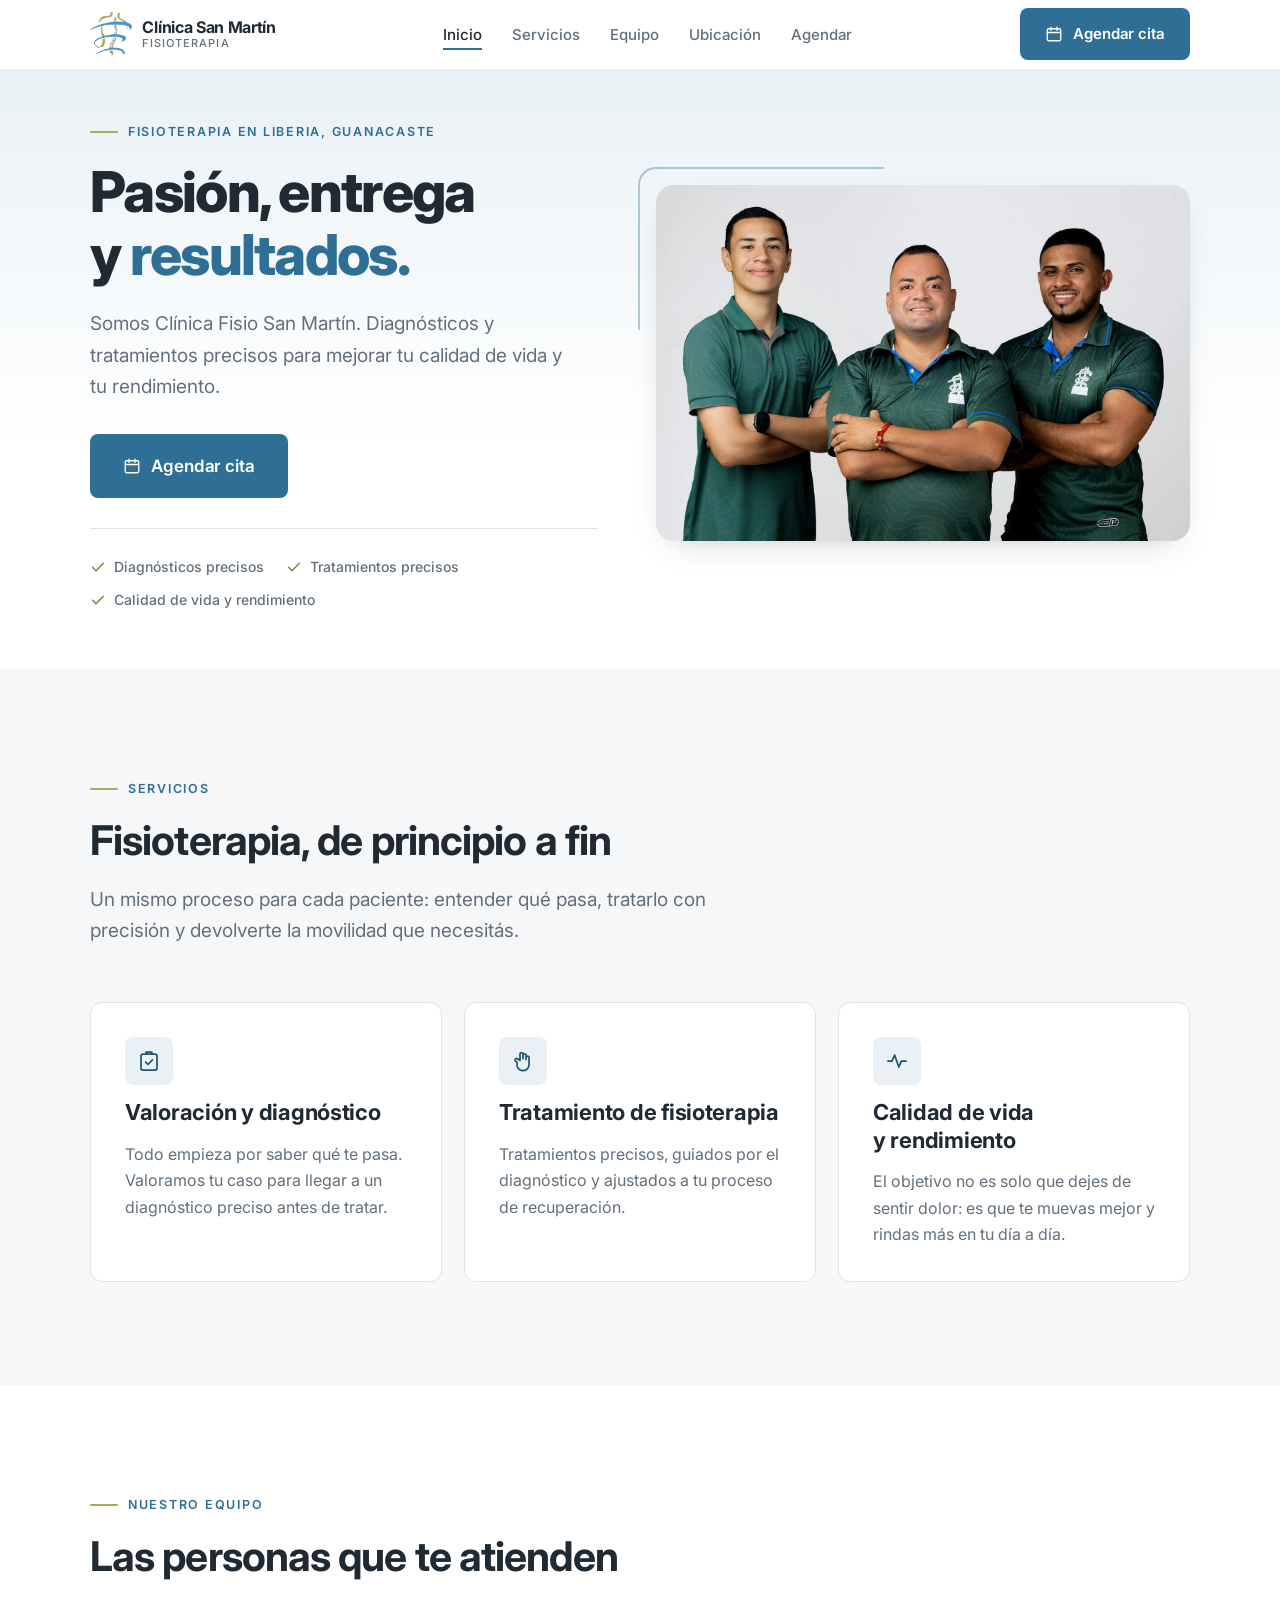
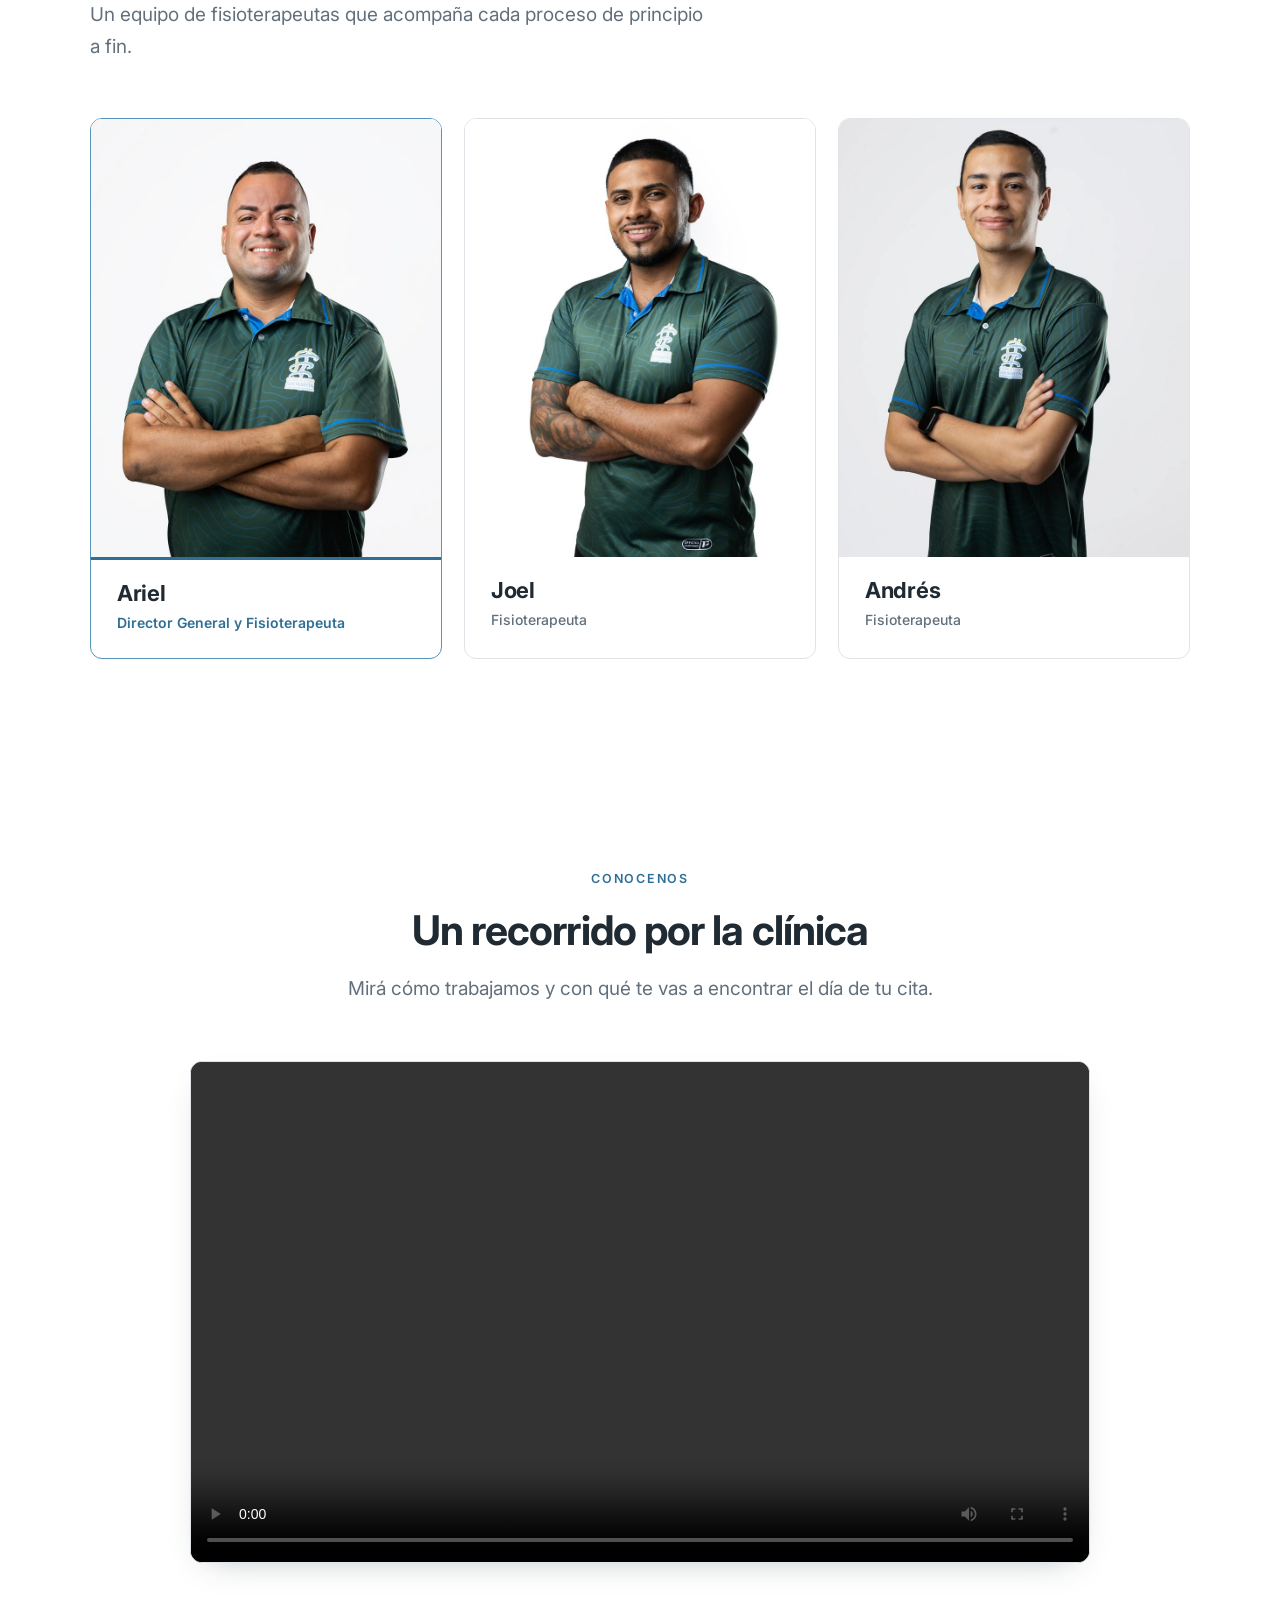
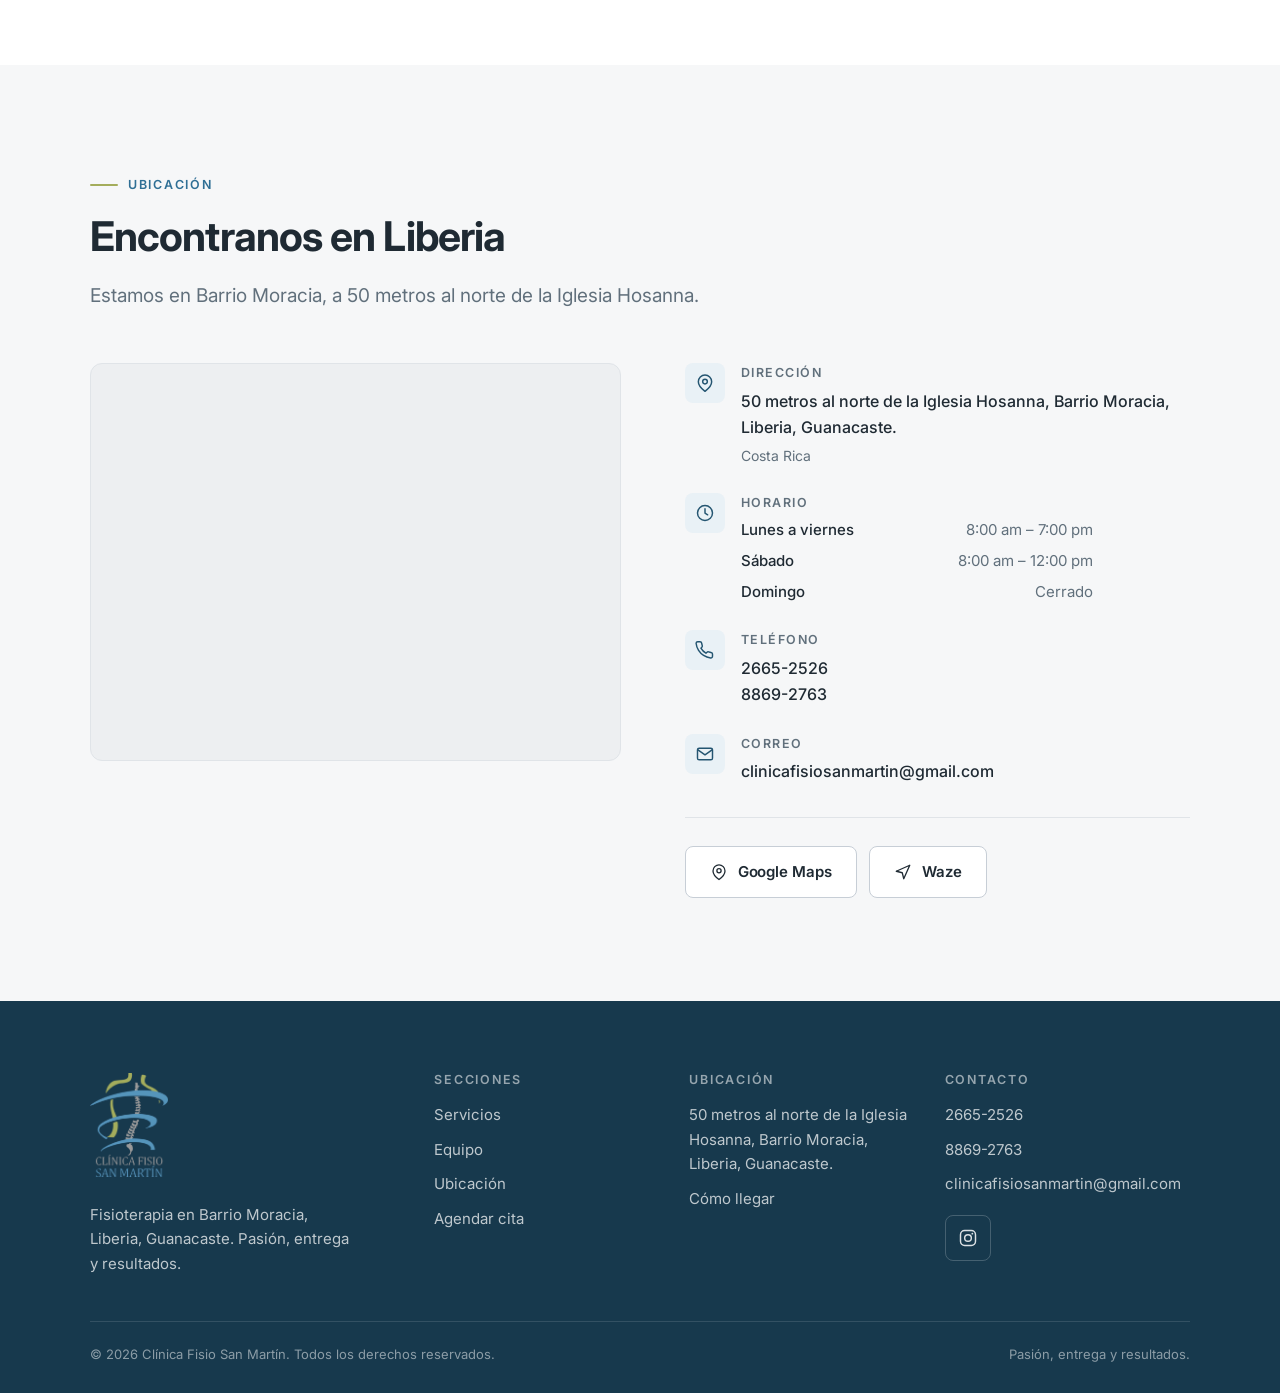
==== commit aed928f4: "Adding Video" ====
--- a/index.html
+++ b/index.html
@@ -371,6 +371,38 @@
               </div>
             </article>
           </div>
+        </div>
+      </section>
+
+      <!-- ===================================================================
+           VIDEO
+           =================================================================== -->
+      <section class="section video" id="video">
+        <div class="container">
+          <div class="section-head section-head--center" data-reveal>
+            <p class="eyebrow eyebrow--center">Conocenos</p>
+            <h2>Un recorrido por la clínica</h2>
+            <p class="lead">
+              Mirá cómo trabajamos y con qué te vas a encontrar el día de tu cita.
+            </p>
+          </div>
+
+          <figure class="video__frame" data-reveal>
+            <video
+              class="video__player"
+              src="assets/video-clinica.mp4"
+              width="832"
+              height="464"
+              controls
+              playsinline
+              preload="metadata"
+            >
+              <p>
+                Tu navegador no puede reproducir el video.
+                <a href="assets/video-clinica.mp4" download>Descargalo acá</a>.
+              </p>
+            </video>
+          </figure>
         </div>
       </section>
 
--- a/styles/styles.css
+++ b/styles/styles.css
@@ -321,6 +321,32 @@
     grid-template-columns: repeat(3, 1fr);
     gap: 22px;
   }
+}
+
+/* -------------------------------------------------------------------------
+   VIDEO
+   El marco reserva la proporción real del archivo (832 × 464) antes de que
+   cargue el video, así no hay salto de maquetación. El tope de ancho evita
+   que un archivo de 832 px se estire hasta verse borroso en pantallas grandes.
+   ------------------------------------------------------------------------- */
+.video__frame {
+  max-width: 900px;
+  margin: clamp(36px, 5vw, 56px) auto 0;
+  aspect-ratio: 832 / 464;
+  border: 1px solid var(--border);
+  border-radius: var(--radius-md);
+  overflow: hidden;
+  /* Fondo oscuro: solo se asoma mientras carga o en pantalla completa */
+  background-color: var(--blue-darker);
+  box-shadow: var(--shadow-md);
+}
+
+.video__player {
+  display: block;
+  width: 100%;
+  height: 100%;
+  /* contain, no cover: nunca recorta ni deforma la imagen */
+  object-fit: contain;
 }
 
 /* -------------------------------------------------------------------------
